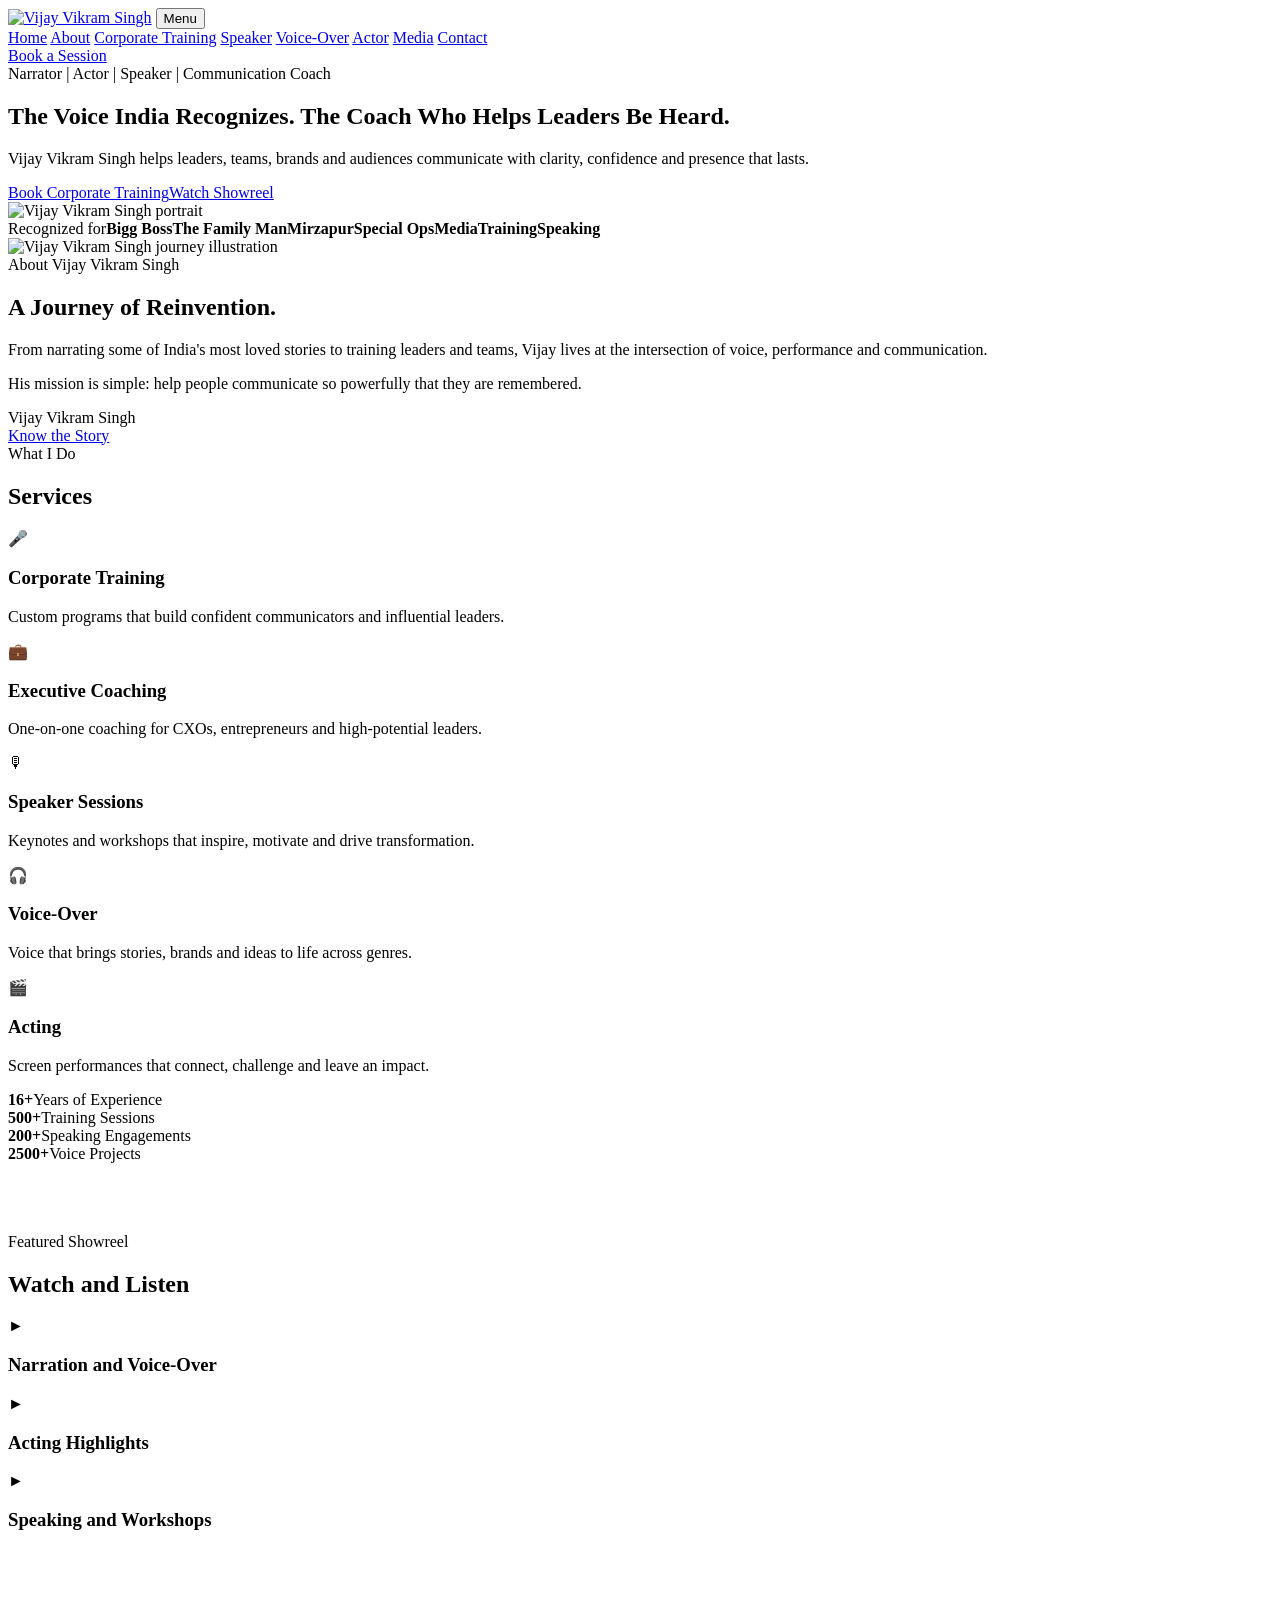
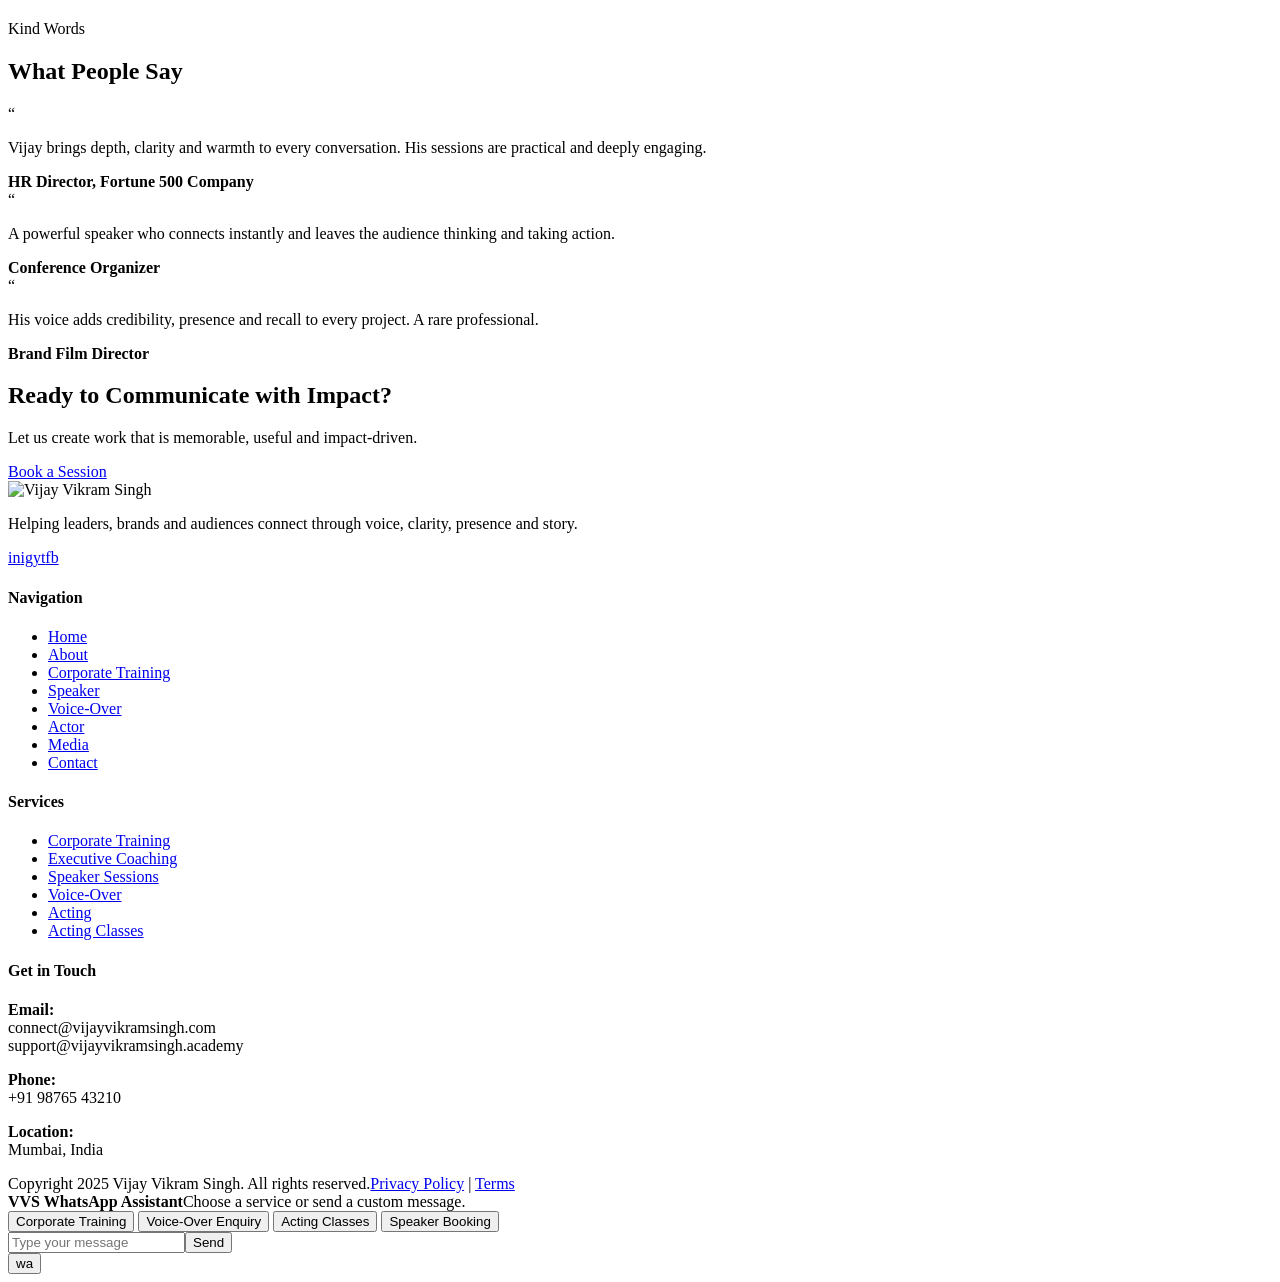
==== index.html @ 53b42861 "Add files via upload" ====
<!doctype html>
<html lang="en">
<head>
  <meta charset="utf-8">
  <meta name="viewport" content="width=device-width, initial-scale=1">
  <title>Vijay Vikram Singh - Narrator, Actor, Speaker and Communication Coach</title>
  <meta name="description" content="Official personal brand website of Vijay Vikram Singh - narrator, actor, speaker and communication coach.">
  <meta name="theme-color" content="#090909">
  <link rel="preconnect" href="https://fonts.googleapis.com">
  <link rel="preconnect" href="https://fonts.gstatic.com" crossorigin>
  <link href="https://fonts.googleapis.com/css2?family=Inter:wght@400;500;700;800;900&family=Playfair+Display:wght@600;700;800&display=swap" rel="stylesheet">
  <link rel="stylesheet" href="assets/css/styles.css">
  <script type="application/ld+json">
  {
    "@context": "https://schema.org",
    "@type": "Person",
    "name": "Vijay Vikram Singh",
    "url": "https://www.vijayvikramsingh.com/",
    "jobTitle": "Narrator, Actor, Speaker and Communication Coach",
    "sameAs": []
  }
  </script>
</head>
<body>
<header class="site-header">
  <div class="container nav-wrap">
    <a href="index.html" class="logo" aria-label="Vijay Vikram Singh home"><img src="assets/images/logo-vvs.svg" alt="Vijay Vikram Singh"></a>
    <button class="menu-toggle" type="button" aria-label="Open menu">Menu</button>
    <nav class="nav" aria-label="Primary navigation">
      <a href="index.html" class="active">Home</a>
<a href="about.html">About</a>
<a href="training.html">Corporate Training</a>
<a href="speaker.html">Speaker</a>
<a href="voice-over.html">Voice-Over</a>
<a href="Actor.html">Actor</a>
<a href="media.html">Media</a>
<a href="contact.html">Contact</a>
    </nav>
    <a class="header-cta" href="contact.html">Book a Session</a>
  </div>
</header>
<section class="hero">
  <div class="container hero-grid">
    <div class="hero-copy">
      <div class="eyebrow">Narrator | Actor | Speaker | Communication Coach</div>
      <h1>The Voice India Recognizes. <span class="gold">The Coach Who Helps Leaders Be Heard.</span></h1>
      <p>Vijay Vikram Singh helps leaders, teams, brands and audiences communicate with clarity, confidence and presence that lasts.</p>
      <div class="cta-row"><a class="btn btn-primary" href="training.html">Book Corporate Training</a><a class="btn btn-secondary" href="media.html">Watch Showreel</a></div>
    </div>
    <div class="hero-image"><img src="assets/images/hero-vijay.webp" alt="Vijay Vikram Singh portrait"></div>
  </div>
</section><div class="recognition"><div class="container"><span>Recognized for</span><b>Bigg Boss</b><b>The Family Man</b><b>Mirzapur</b><b>Special Ops</b><b>Media</b><b>Training</b><b>Speaking</b></div></div>
<section class="ivory"><div class="container split"><div class="card-image soft"><img src="assets/images/journey-vijay.webp" alt="Vijay Vikram Singh journey illustration"></div><div><div class="eyebrow">About Vijay Vikram Singh</div><h2 class="section-title">A Journey of Reinvention.</h2><p class="lead">From narrating some of India's most loved stories to training leaders and teams, Vijay lives at the intersection of voice, performance and communication.</p><p>His mission is simple: help people communicate so powerfully that they are remembered.</p><div class="signature">Vijay Vikram Singh</div><a class="btn btn-dark" href="about.html">Know the Story</a></div></div></section>
<section class="service-section"><div class="container"><div class="section-head"><div class="eyebrow">What I Do</div><h2 class="section-title">Services</h2></div><div class="cards"><article class="card"><div class="icon">&#127908;</div><h3>Corporate Training</h3><p>Custom programs that build confident communicators and influential leaders.</p></article><article class="card"><div class="icon">&#128188;</div><h3>Executive Coaching</h3><p>One-on-one coaching for CXOs, entrepreneurs and high-potential leaders.</p></article><article class="card"><div class="icon">&#127897;</div><h3>Speaker Sessions</h3><p>Keynotes and workshops that inspire, motivate and drive transformation.</p></article><article class="card"><div class="icon">&#127911;</div><h3>Voice-Over</h3><p>Voice that brings stories, brands and ideas to life across genres.</p></article><article class="card"><div class="icon">&#127916;</div><h3>Acting</h3><p>Screen performances that connect, challenge and leave an impact.</p></article></div></div></section>
<section class="stats"><div class="container stat-grid"><div class="stat"><strong>16+</strong><span>Years of Experience</span></div><div class="stat"><strong>500+</strong><span>Training Sessions</span></div><div class="stat"><strong>200+</strong><span>Speaking Engagements</span></div><div class="stat"><strong>2500+</strong><span>Voice Projects</span></div></div></section>
<section class="ivory"><div class="container" style="padding:70px 0"><div class="section-head"><div class="eyebrow">Featured Showreel</div><h2 class="section-title">Watch and Listen</h2></div><div class="media-grid"><div class="video-card"><div class="video-thumb">&#9658;</div><h3>Narration and Voice-Over</h3></div><div class="video-card"><div class="video-thumb">&#9658;</div><h3>Acting Highlights</h3></div><div class="video-card"><div class="video-thumb">&#9658;</div><h3>Speaking and Workshops</h3></div></div></div></section>
<section class="testimonials dark"><div class="container"><div class="section-head"><div class="eyebrow">Kind Words</div><h2 class="section-title">What People Say</h2></div><div class="test-grid"><article class="testimonial"><div class="quote">&ldquo;</div><p>Vijay brings depth, clarity and warmth to every conversation. His sessions are practical and deeply engaging.</p><strong>HR Director, Fortune 500 Company</strong></article><article class="testimonial"><div class="quote">&ldquo;</div><p>A powerful speaker who connects instantly and leaves the audience thinking and taking action.</p><strong>Conference Organizer</strong></article><article class="testimonial"><div class="quote">&ldquo;</div><p>His voice adds credibility, presence and recall to every project. A rare professional.</p><strong>Brand Film Director</strong></article></div></div></section><section class="banner-cta"><div class="container banner-inner"><div><h2>Ready to Communicate with Impact?</h2><p>Let us create work that is memorable, useful and impact-driven.</p></div><a class="btn btn-primary" href="contact.html#leadForm">Book a Session</a></div></section>
<footer class="footer">
  <div class="container footer-grid">
    <div>
      <img src="assets/images/logo-vvs.svg" alt="Vijay Vikram Singh" style="width:240px">
      <p>Helping leaders, brands and audiences connect through voice, clarity, presence and story.</p>
      <div class="socials">
        <a href="#" aria-label="LinkedIn">in</a><a href="#" aria-label="Instagram">ig</a><a href="#" aria-label="YouTube">yt</a><a href="#" aria-label="Facebook">fb</a>
      </div>
    </div>
    <div>
      <h4>Navigation</h4>
      <ul><li><a href="index.html">Home</a></li><li><a href="about.html">About</a></li><li><a href="training.html">Corporate Training</a></li><li><a href="speaker.html">Speaker</a></li><li><a href="voice-over.html">Voice-Over</a></li><li><a href="Actor.html">Actor</a></li><li><a href="media.html">Media</a></li><li><a href="contact.html">Contact</a></li></ul>
    </div>
    <div>
      <h4>Services</h4>
      <ul><li><a href="training.html">Corporate Training</a></li><li><a href="contact.html#leadForm">Executive Coaching</a></li><li><a href="speaker.html">Speaker Sessions</a></li><li><a href="voice-over.html">Voice-Over</a></li><li><a href="Actor.html">Acting</a></li><li><a href="contact.html#leadForm">Acting Classes</a></li></ul>
    </div>
    <div>
      <h4>Get in Touch</h4>
      <p><strong>Email:</strong><br>connect@vijayvikramsingh.com<br>support@vijayvikramsingh.academy</p>
      <p><strong>Phone:</strong><br>+91 98765 43210</p>
      <p><strong>Location:</strong><br>Mumbai, India</p>
    </div>
  </div>
  <div class="container footer-bottom"><span>Copyright 2025 Vijay Vikram Singh. All rights reserved.</span><span><a href="#">Privacy Policy</a> | <a href="#">Terms</a></span></div>
</footer>
<div class="whatsapp-bot" id="whatsappBot">
  <div class="bot-panel">
    <div class="bot-head"><strong>VVS WhatsApp Assistant</strong><span>Choose a service or send a custom message.</span></div>
    <div class="bot-body">
      <button class="bot-option" data-message="Hi, I want to enquire about Corporate Training with Vijay Vikram Singh.">Corporate Training</button>
      <button class="bot-option" data-message="Hi, I want to enquire about Voice-Over work with Vijay Vikram Singh.">Voice-Over Enquiry</button>
      <button class="bot-option" data-message="Hi, I want to enquire about Acting Classes with Vijay Vikram Singh.">Acting Classes</button>
      <button class="bot-option" data-message="Hi, I want to invite Vijay Vikram Singh as a speaker.">Speaker Booking</button>
      <div class="bot-input"><input id="botMessage" type="text" placeholder="Type your message"><button class="btn btn-primary" id="botSend" type="button">Send</button></div>
    </div>
  </div>
  <button class="bot-float" type="button" aria-label="Open WhatsApp assistant">wa</button>
</div>
<script src="assets/js/main.js"></script>
</body>
</html>
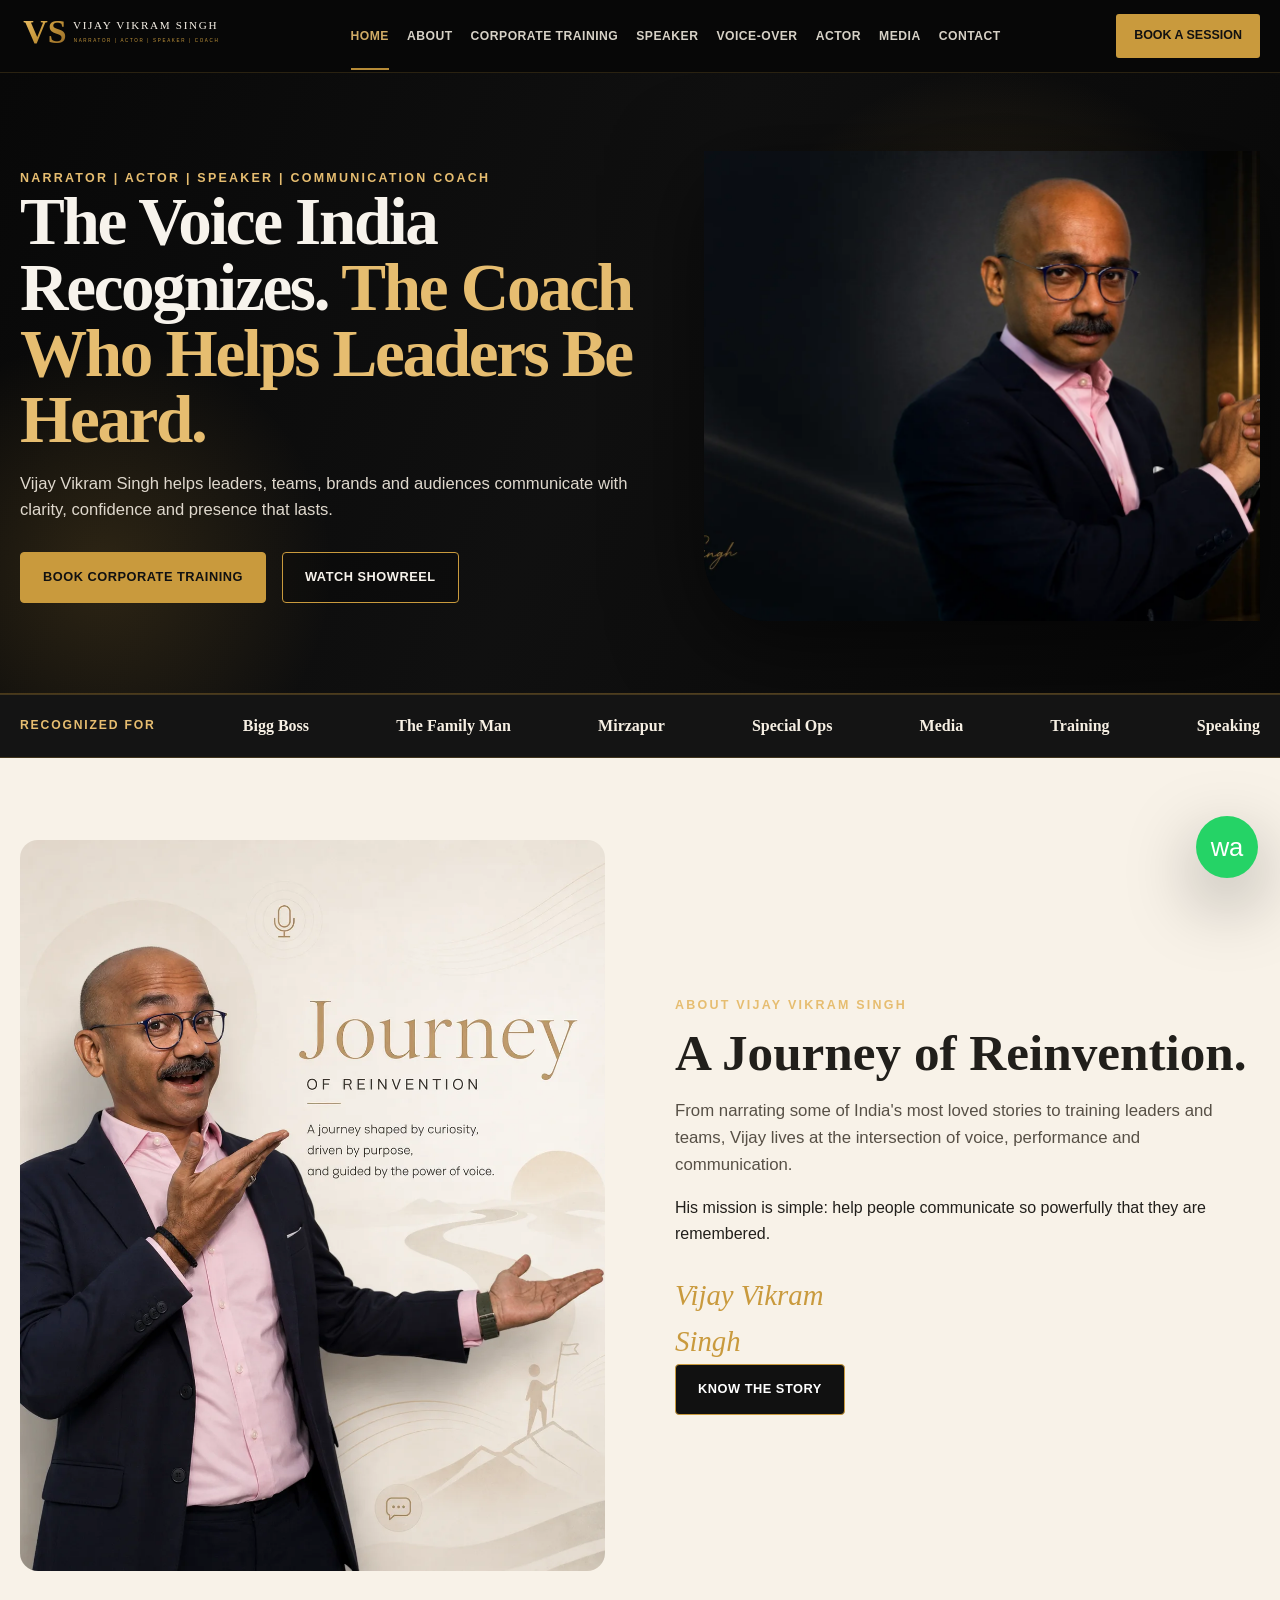
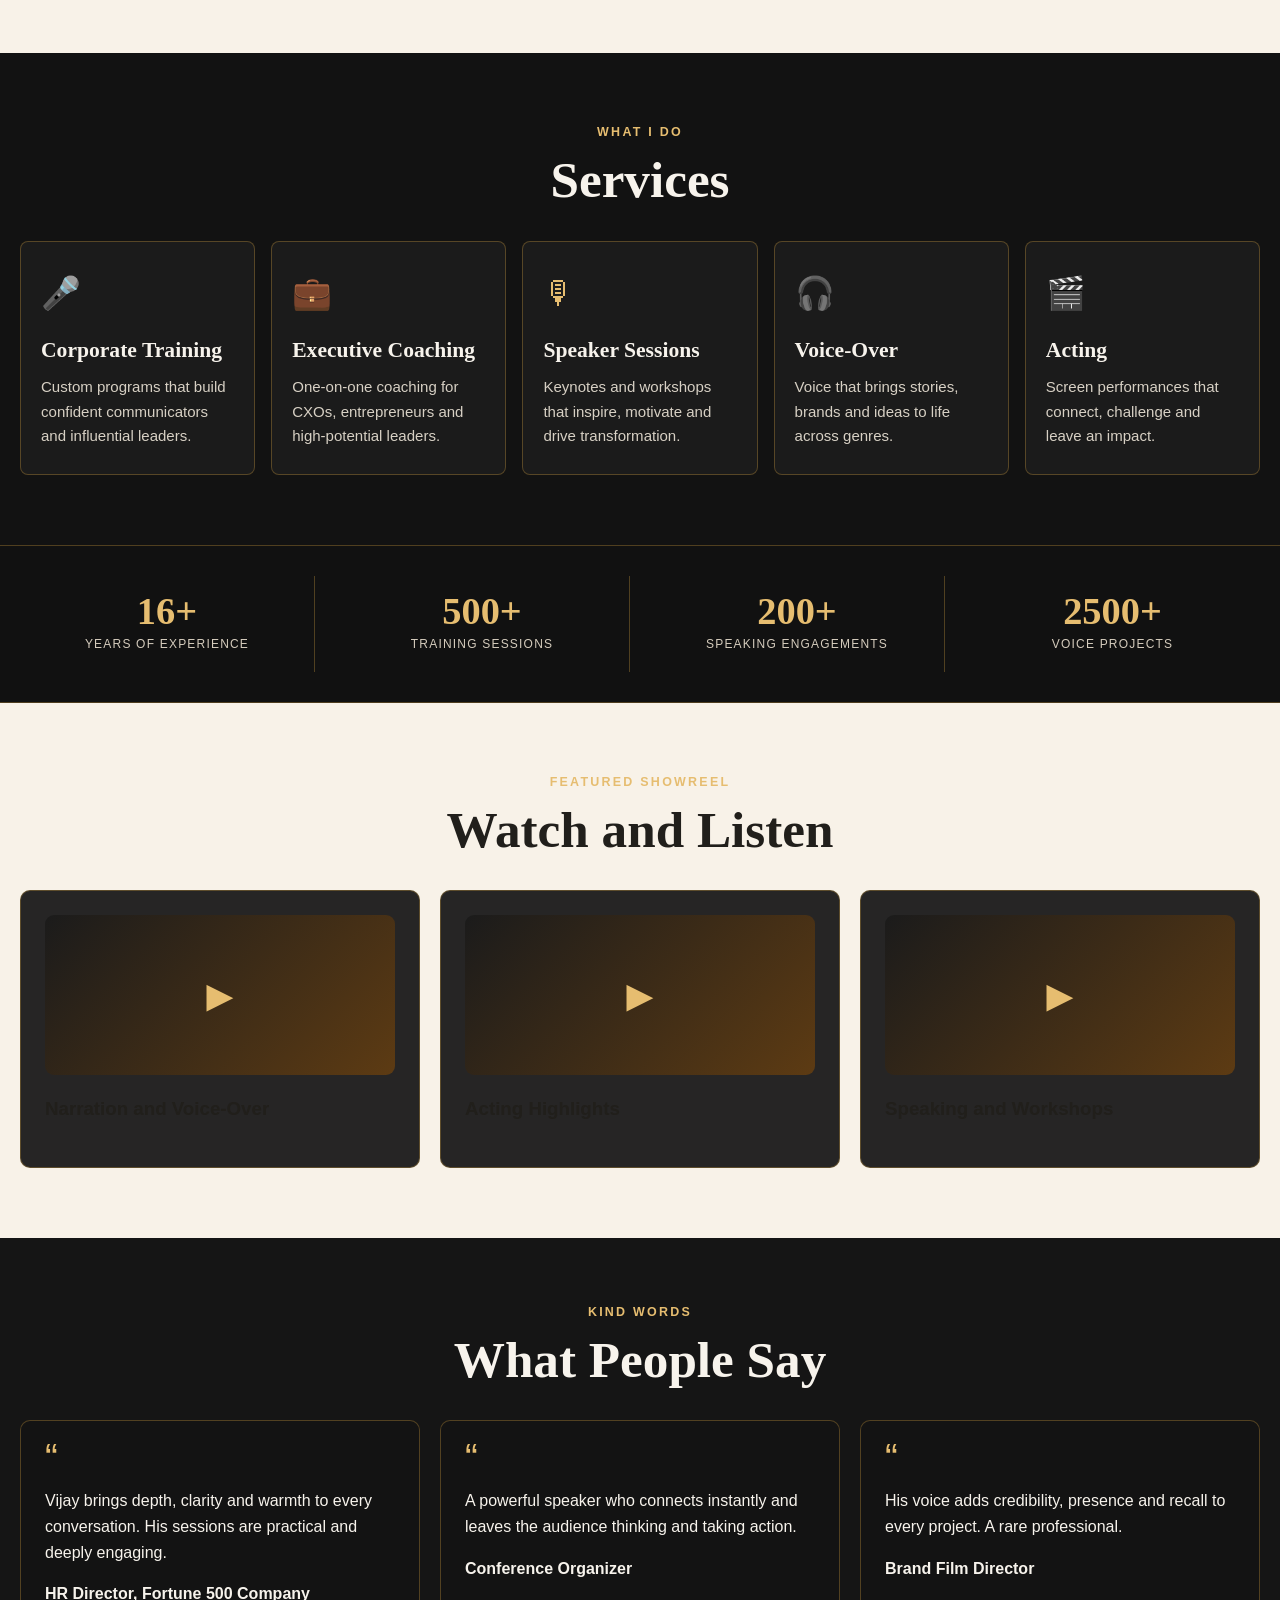
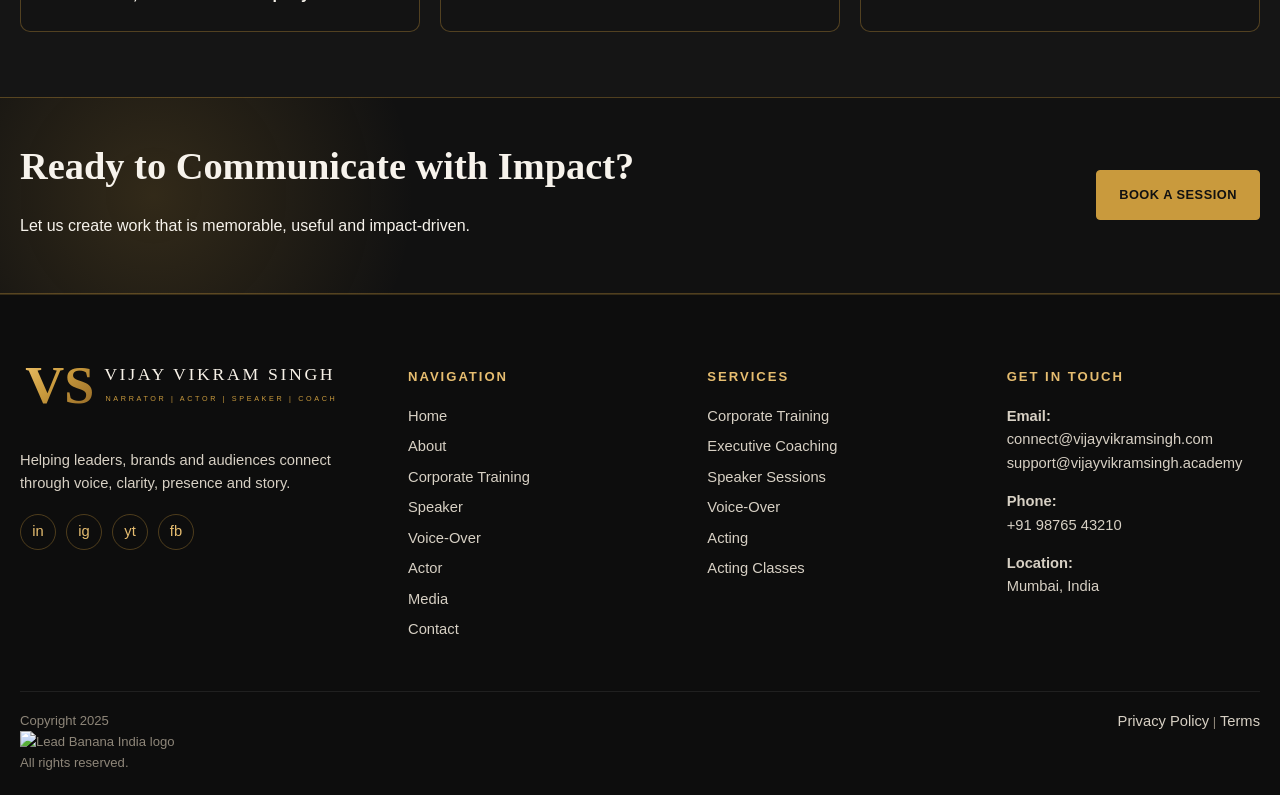
==== commit f05922fd: "Add files via upload" ====
--- a/index.html
+++ b/index.html
@@ -9,6 +9,7 @@
   <link rel="preconnect" href="https://fonts.googleapis.com">
   <link rel="preconnect" href="https://fonts.gstatic.com" crossorigin>
   <link href="https://fonts.googleapis.com/css2?family=Inter:wght@400;500;700;800;900&family=Playfair+Display:wght@600;700;800&display=swap" rel="stylesheet">
+  <link rel="icon" type="image/svg+xml" href="/assets/images/favicon.svg">
   <link rel="stylesheet" href="assets/css/styles.css">
   <script type="application/ld+json">
   {
@@ -24,7 +25,7 @@
 <body>
 <header class="site-header">
   <div class="container nav-wrap">
-    <a href="index.html" class="logo" aria-label="Vijay Vikram Singh home"><img src="assets/images/logo-vvs.svg" alt="Vijay Vikram Singh"></a>
+    <a href="index.html" class="logo" aria-label="Vijay Vikram Singh home"><img src="/assets/images/logo-vvs.svg" alt="Vijay Vikram Singh logo"></a>
     <button class="menu-toggle" type="button" aria-label="Open menu">Menu</button>
     <nav class="nav" aria-label="Primary navigation">
       <a href="index.html" class="active">Home</a>
@@ -58,7 +59,7 @@
 <footer class="footer">
   <div class="container footer-grid">
     <div>
-      <img src="assets/images/logo-vvs.svg" alt="Vijay Vikram Singh" style="width:240px">
+      <img class="footer-logo" src="/assets/images/logo-vvs.svg" alt="Vijay Vikram Singh logo">
       <p>Helping leaders, brands and audiences connect through voice, clarity, presence and story.</p>
       <div class="socials">
         <a href="#" aria-label="LinkedIn">in</a><a href="#" aria-label="Instagram">ig</a><a href="#" aria-label="YouTube">yt</a><a href="#" aria-label="Facebook">fb</a>
@@ -79,7 +80,10 @@
       <p><strong>Location:</strong><br>Mumbai, India</p>
     </div>
   </div>
-  <div class="container footer-bottom"><span>Copyright 2025 Vijay Vikram Singh. All rights reserved.</span><span><a href="#">Privacy Policy</a> | <a href="#">Terms</a></span></div>
+  <div class="container footer-bottom">
+    <span class="copyright-line">Copyright 2025 <img class="lead-banana-logo" src="/assets/images/lead-banana-india-logo.png" alt="Lead Banana India logo"> All rights reserved.</span>
+    <span><a href="#">Privacy Policy</a> | <a href="#">Terms</a></span>
+  </div>
 </footer>
 <div class="whatsapp-bot" id="whatsappBot">
   <div class="bot-panel">
--- a/assets/css/styles.css
+++ b/assets/css/styles.css
@@ -0,0 +1,316 @@
+:root {
+  --black: #090909;
+  --charcoal: #151515;
+  --charcoal-2: #1e1e1e;
+  --gold: #c99a3d;
+  --gold-light: #e6bd70;
+  --ivory: #f8f2e8;
+  --sand: #eadfcd;
+  --muted: #bcb4a7;
+  --text: #f7f3ec;
+  --ink: #211f1b;
+  --line: rgba(201, 154, 61, 0.34);
+  --shadow: 0 24px 70px rgba(0, 0, 0, 0.35);
+  --radius: 18px;
+  --max: 1180px;
+}
+
+* { box-sizing: border-box; }
+html { scroll-behavior: smooth; }
+body {
+  margin: 0;
+  font-family: Inter, Manrope, Arial, sans-serif;
+  color: var(--text);
+  background: var(--black);
+  line-height: 1.6;
+}
+a { color: inherit; text-decoration: none; }
+img { max-width: 100%; display: block; }
+button, input, select, textarea { font: inherit; }
+
+.container { width: min(var(--max), calc(100% - 40px)); margin: 0 auto; }
+.serif { font-family: Playfair Display, Georgia, serif; }
+.gold { color: var(--gold-light); }
+.eyebrow {
+  color: var(--gold-light);
+  text-transform: uppercase;
+  letter-spacing: .18em;
+  font-size: .78rem;
+  font-weight: 800;
+}
+.section-title {
+  font-family: Playfair Display, Georgia, serif;
+  font-size: clamp(2rem, 4vw, 4rem);
+  line-height: 1.05;
+  margin: 10px 0 18px;
+}
+.lead { font-size: 1.05rem; color: #dfd8cd; max-width: 650px; }
+.dark { background: var(--charcoal); }
+.ivory { background: var(--ivory); color: var(--ink); }
+.ivory .lead { color: #575046; }
+.divider { width: 86px; height: 2px; background: var(--gold); margin: 18px 0; }
+
+.site-header {
+  position: sticky;
+  top: 0;
+  z-index: 50;
+  background: rgba(8, 8, 8, .92);
+  backdrop-filter: blur(16px);
+  border-bottom: 1px solid rgba(201, 154, 61, .18);
+}
+.nav-wrap { display: flex; align-items: center; justify-content: space-between; gap: 24px; min-height: 78px; }
+.logo img { width: 230px; height: auto; }
+.nav { display: flex; align-items: center; gap: 22px; font-size: .78rem; font-weight: 800; text-transform: uppercase; letter-spacing: .04em; }
+.nav a { color: #eee8dc; opacity: .9; padding: 28px 0 23px; border-bottom: 2px solid transparent; }
+.nav a:hover, .nav a.active { color: var(--gold-light); border-color: var(--gold); }
+.header-cta { display: inline-flex; align-items: center; gap: 8px; padding: 12px 18px; background: var(--gold); color: #111; font-weight: 900; border-radius: 3px; text-transform: uppercase; font-size: .78rem; }
+.menu-toggle { display: none; background: transparent; color: var(--gold-light); border: 1px solid var(--line); padding: 10px 12px; }
+
+.hero {
+  position: relative;
+  overflow: hidden;
+  background:
+    radial-gradient(circle at 78% 42%, rgba(201,154,61,.22), transparent 25%),
+    linear-gradient(115deg, #080808 0%, #101010 48%, #080808 100%);
+  border-bottom: 1px solid var(--line);
+}
+.hero::before {
+  content: "";
+  position: absolute;
+  inset: 0;
+  background: radial-gradient(circle at 8% 80%, rgba(201,154,61,.18), transparent 18%);
+  pointer-events: none;
+}
+.hero-grid { position: relative; display: grid; grid-template-columns: 1.02fr .98fr; gap: 40px; align-items: center; min-height: 610px; padding: 70px 0 42px; }
+.hero-copy h1 { font-family: Playfair Display, Georgia, serif; font-size: clamp(3rem, 6vw, 6.1rem); line-height: .98; margin: 0 0 18px; letter-spacing: -.03em; }
+.hero-copy p { color: #dfd8cd; max-width: 610px; }
+.hero-image { align-self: end; }
+.hero-image img { width: 100%; border-radius: 0 0 0 70px; filter: drop-shadow(0 24px 45px rgba(0,0,0,.55)); }
+.cta-row { display: flex; gap: 16px; flex-wrap: wrap; margin-top: 28px; }
+.btn { display: inline-flex; align-items: center; gap: 10px; padding: 14px 22px; border-radius: 4px; border: 1px solid var(--gold); text-transform: uppercase; font-weight: 900; letter-spacing: .04em; font-size: .8rem; cursor: pointer; }
+.btn-primary { background: var(--gold); color: #111; }
+.btn-secondary { color: var(--text); background: rgba(0,0,0,.2); }
+.btn-dark { background: #111; color: #fff; }
+
+.recognition { border-top: 1px solid rgba(201,154,61,.25); border-bottom: 1px solid rgba(201,154,61,.25); background: #141414; }
+.recognition .container { display: flex; align-items: center; justify-content: space-between; gap: 28px; min-height: 62px; flex-wrap: wrap; }
+.recognition span { color: var(--gold-light); text-transform: uppercase; letter-spacing: .15em; font-size: .76rem; font-weight: 900; }
+.recognition a, .recognition b { color: #f6efe3; font-family: Playfair Display, Georgia, serif; font-size: 1rem; }
+
+.split { display: grid; grid-template-columns: 1fr 1fr; gap: 70px; align-items: center; padding: 82px 0; }
+.card-image { position: relative; border-radius: var(--radius); overflow: hidden; box-shadow: var(--shadow); border: 1px solid rgba(201,154,61,.25); }
+.card-image.soft { box-shadow: none; border: 0; }
+.signature { width: 220px; margin-top: 26px; color: var(--gold); font-family: Playfair Display, Georgia, serif; font-style: italic; font-size: 1.8rem; }
+
+.service-section { padding: 70px 0; background: #121212; }
+.section-head { text-align: center; margin-bottom: 34px; }
+.cards { display: grid; grid-template-columns: repeat(5, 1fr); gap: 16px; }
+.card {
+  background: #1b1b1b;
+  border: 1px solid var(--line);
+  padding: 26px 20px;
+  border-radius: 8px;
+  min-height: 190px;
+  transition: transform .2s ease, border-color .2s ease;
+}
+.card:hover { transform: translateY(-4px); border-color: var(--gold); }
+.icon { font-size: 2rem; color: var(--gold-light); margin-bottom: 14px; }
+.card h3 { font-family: Playfair Display, Georgia, serif; margin: 0 0 8px; font-size: 1.35rem; }
+.card p { color: #d7d0c4; margin: 0; font-size: .94rem; }
+.card.iv { background: rgba(255,255,255,.65); color: var(--ink); }
+.card.iv p { color: #60584e; }
+
+.stats { padding: 30px 0; background: #111; border-top: 1px solid var(--line); border-bottom: 1px solid var(--line); }
+.stat-grid { display: grid; grid-template-columns: repeat(4, 1fr); gap: 20px; }
+.stat { text-align: center; padding: 16px; border-right: 1px solid var(--line); }
+.stat:last-child { border-right: 0; }
+.stat strong { display: block; color: var(--gold-light); font-family: Playfair Display, Georgia, serif; font-size: 2.4rem; line-height: 1; }
+.stat span { text-transform: uppercase; color: #d5ccbd; font-size: .75rem; letter-spacing: .1em; }
+
+.media-grid { display: grid; grid-template-columns: repeat(3, 1fr); gap: 20px; }
+.video-card, .resource-card, .testimonial {
+  border: 1px solid var(--line);
+  border-radius: 10px;
+  padding: 24px;
+  background: rgba(20,20,20,.92);
+}
+.video-thumb { height: 160px; border-radius: 9px; background: linear-gradient(135deg, #1b1b1b, #5d3b13); display: flex; align-items: center; justify-content: center; color: var(--gold-light); font-size: 2.8rem; margin-bottom: 12px; }
+.testimonials { padding: 65px 0; }
+.test-grid { display: grid; grid-template-columns: repeat(3, 1fr); gap: 20px; }
+.quote { color: var(--gold-light); font-size: 2.4rem; line-height: .7; }
+
+.banner-cta { padding: 38px 0; background: radial-gradient(circle at 12% 50%, rgba(201,154,61,.18), transparent 23%), #111; border-top: 1px solid var(--line); border-bottom: 1px solid var(--line); }
+.banner-inner { display: flex; justify-content: space-between; gap: 24px; align-items: center; }
+.banner-inner h2 { font-family: Playfair Display, Georgia, serif; font-size: clamp(1.8rem, 3vw, 3.2rem); margin: 0; }
+
+.footer { background: #0d0d0d; border-top: 1px solid rgba(201,154,61,.22); padding: 54px 0 22px; }
+.footer-grid { display: grid; grid-template-columns: 1.35fr 1fr 1fr 1fr; gap: 46px; }
+.footer h4 { color: var(--gold-light); text-transform: uppercase; letter-spacing: .15em; font-size: .82rem; }
+.footer a, .footer p, .footer li { color: #d7d0c4; font-size: .92rem; }
+.footer ul { list-style: none; padding: 0; margin: 0; }
+.footer li { margin: 7px 0; }
+.socials { display: flex; gap: 10px; margin-top: 18px; }
+.socials a { width: 36px; height: 36px; display: grid; place-items: center; border-radius: 999px; border: 1px solid var(--line); color: var(--gold-light); }
+.footer-bottom { border-top: 1px solid rgba(255,255,255,.08); margin-top: 42px; padding-top: 18px; display: flex; justify-content: space-between; color: #8e8679; font-size: .82rem; }
+
+.timeline { padding: 65px 0; }
+.timeline-row { display: grid; grid-template-columns: repeat(5, 1fr); gap: 16px; position: relative; }
+.timeline-item { text-align: center; padding-top: 28px; border-top: 2px solid #1e1e1e; position: relative; }
+.timeline-item::before { content: ""; width: 16px; height: 16px; border: 2px solid var(--gold); border-radius: 50%; background: var(--ivory); position: absolute; top: -9px; left: 50%; transform: translateX(-50%); }
+.timeline-item strong { color: var(--gold); display: block; }
+
+.form-section { padding: 70px 0; }
+.contact-layout { display: grid; grid-template-columns: minmax(0, 1.7fr) .8fr; gap: 28px; }
+.form-card { background: rgba(255,255,255,.76); border: 1px solid rgba(201,154,61,.35); border-radius: 12px; padding: 30px; color: var(--ink); }
+.form-grid { display: grid; grid-template-columns: repeat(3, 1fr); gap: 18px; }
+.field-full { grid-column: 1 / -1; }
+label { display: block; font-weight: 800; font-size: .82rem; margin-bottom: 6px; color: #332c22; }
+input, select, textarea {
+  width: 100%;
+  border: 1px solid rgba(201,154,61,.35);
+  border-radius: 6px;
+  padding: 12px 13px;
+  background: rgba(255,255,255,.82);
+  color: #191919;
+  outline: none;
+}
+input:focus, select:focus, textarea:focus { border-color: var(--gold); box-shadow: 0 0 0 3px rgba(201,154,61,.14); }
+textarea { min-height: 120px; resize: vertical; }
+.checks { display: grid; grid-template-columns: repeat(4, 1fr); gap: 12px; margin: 18px 0; }
+.checks label { display: flex; gap: 8px; align-items: center; font-weight: 700; }
+.checks input { width: auto; }
+.contact-card { background: #161616; border: 1px solid var(--line); border-radius: 12px; padding: 30px; height: fit-content; }
+.contact-item { padding: 18px 0; border-bottom: 1px solid rgba(255,255,255,.08); }
+.contact-item:last-child { border-bottom: 0; }
+.contact-item strong { color: var(--gold-light); display: block; font-family: Playfair Display, Georgia, serif; font-size: 1.4rem; }
+.form-note { margin-top: 12px; color: #685f55; font-size: .88rem; }
+.status { margin-top: 14px; font-weight: 800; color: #0d5a24; }
+
+.service-strip { background: #111; border-top: 1px solid var(--line); border-bottom: 1px solid var(--line); }
+.service-strip .container { display: flex; justify-content: space-between; gap: 14px; flex-wrap: wrap; padding: 13px 0; }
+.service-strip a { color: #dfd6c8; font-size: .86rem; text-transform: uppercase; letter-spacing: .04em; }
+
+.whatsapp-bot { position: fixed; right: 22px; bottom: 22px; z-index: 80; }
+.bot-panel { display: none; width: min(350px, calc(100vw - 40px)); background: #141414; border: 1px solid var(--line); border-radius: 16px; box-shadow: var(--shadow); overflow: hidden; margin-bottom: 12px; }
+.bot-panel.open { display: block; }
+.bot-head { padding: 18px; background: linear-gradient(135deg, #111, #33230d); border-bottom: 1px solid var(--line); }
+.bot-head strong { display: block; color: var(--gold-light); }
+.bot-body { padding: 16px; }
+.bot-option { width: 100%; display: block; text-align: left; margin: 8px 0; border: 1px solid var(--line); background: #1d1d1d; color: #fff; padding: 12px; border-radius: 10px; cursor: pointer; }
+.bot-input { display: flex; gap: 8px; margin-top: 12px; }
+.bot-input input { background: #fff; }
+.bot-float { width: 62px; height: 62px; border-radius: 999px; border: 0; background: #25d366; color: #fff; font-size: 1.6rem; box-shadow: var(--shadow); cursor: pointer; }
+
+@media (max-width: 1040px) {
+  .nav { display: none; position: absolute; left: 0; right: 0; top: 78px; background: #090909; padding: 18px 26px; flex-direction: column; align-items: flex-start; border-bottom: 1px solid var(--line); }
+  .nav.open { display: flex; }
+  .nav a { padding: 8px 0; }
+  .menu-toggle { display: block; }
+  .header-cta { display: none; }
+  .hero-grid, .split, .contact-layout { grid-template-columns: 1fr; }
+  .hero-grid { padding-top: 42px; }
+  .hero-image { max-width: 760px; margin: 0 auto; }
+  .cards { grid-template-columns: repeat(2, 1fr); }
+  .media-grid, .test-grid { grid-template-columns: 1fr; }
+  .footer-grid { grid-template-columns: repeat(2, 1fr); }
+  .form-grid { grid-template-columns: 1fr 1fr; }
+}
+@media (max-width: 700px) {
+  .container { width: min(100% - 26px, var(--max)); }
+  .logo img { width: 190px; }
+  .hero-copy h1 { font-size: 3rem; }
+  .cards, .stat-grid, .timeline-row, .footer-grid, .form-grid, .checks { grid-template-columns: 1fr; }
+  .stat { border-right: 0; border-bottom: 1px solid var(--line); }
+  .banner-inner { flex-direction: column; align-items: flex-start; }
+  .footer-bottom { flex-direction: column; gap: 10px; }
+}
+
+/* Desktop layout refinement - added after screenshot review */
+@media (min-width: 1041px) {
+  :root { --max: 1320px; }
+
+  .site-header .nav-wrap {
+    min-height: 72px;
+  }
+
+  .logo img {
+    width: 215px;
+  }
+
+  .nav {
+    gap: 18px;
+    font-size: .76rem;
+  }
+
+  .nav a {
+    padding: 25px 0 21px;
+  }
+
+  .hero {
+    min-height: auto;
+  }
+
+  .hero-grid {
+    grid-template-columns: minmax(590px, 1.05fr) minmax(500px, .95fr);
+    gap: 70px;
+    min-height: 620px;
+    padding: 64px 0 58px;
+    align-items: center;
+  }
+
+  .hero-copy {
+    max-width: 760px;
+  }
+
+  .hero-copy h1 {
+    font-size: clamp(4.2rem, 5vw, 5.35rem);
+    line-height: .98;
+    max-width: 760px;
+    letter-spacing: -.035em;
+  }
+
+  .hero-copy p {
+    max-width: 620px;
+    font-size: 1.04rem;
+  }
+
+  .hero-image {
+    align-self: center;
+    justify-self: end;
+    width: 100%;
+  }
+
+  .hero-image img {
+    width: min(100%, 640px);
+    height: 470px;
+    object-fit: cover;
+    object-position: 68% center;
+    border-radius: 0 0 0 64px;
+  }
+}
+
+@media (min-width: 1041px) and (max-width: 1240px) {
+  :root { --max: 1120px; }
+
+  .hero-grid {
+    grid-template-columns: 1fr .9fr;
+    gap: 42px;
+  }
+
+  .hero-copy h1 {
+    font-size: clamp(3.6rem, 4.5vw, 4.45rem);
+  }
+
+  .hero-image img {
+    height: 420px;
+  }
+
+  .nav {
+    gap: 13px;
+    font-size: .70rem;
+  }
+
+  .logo img {
+    width: 190px;
+  }
+}
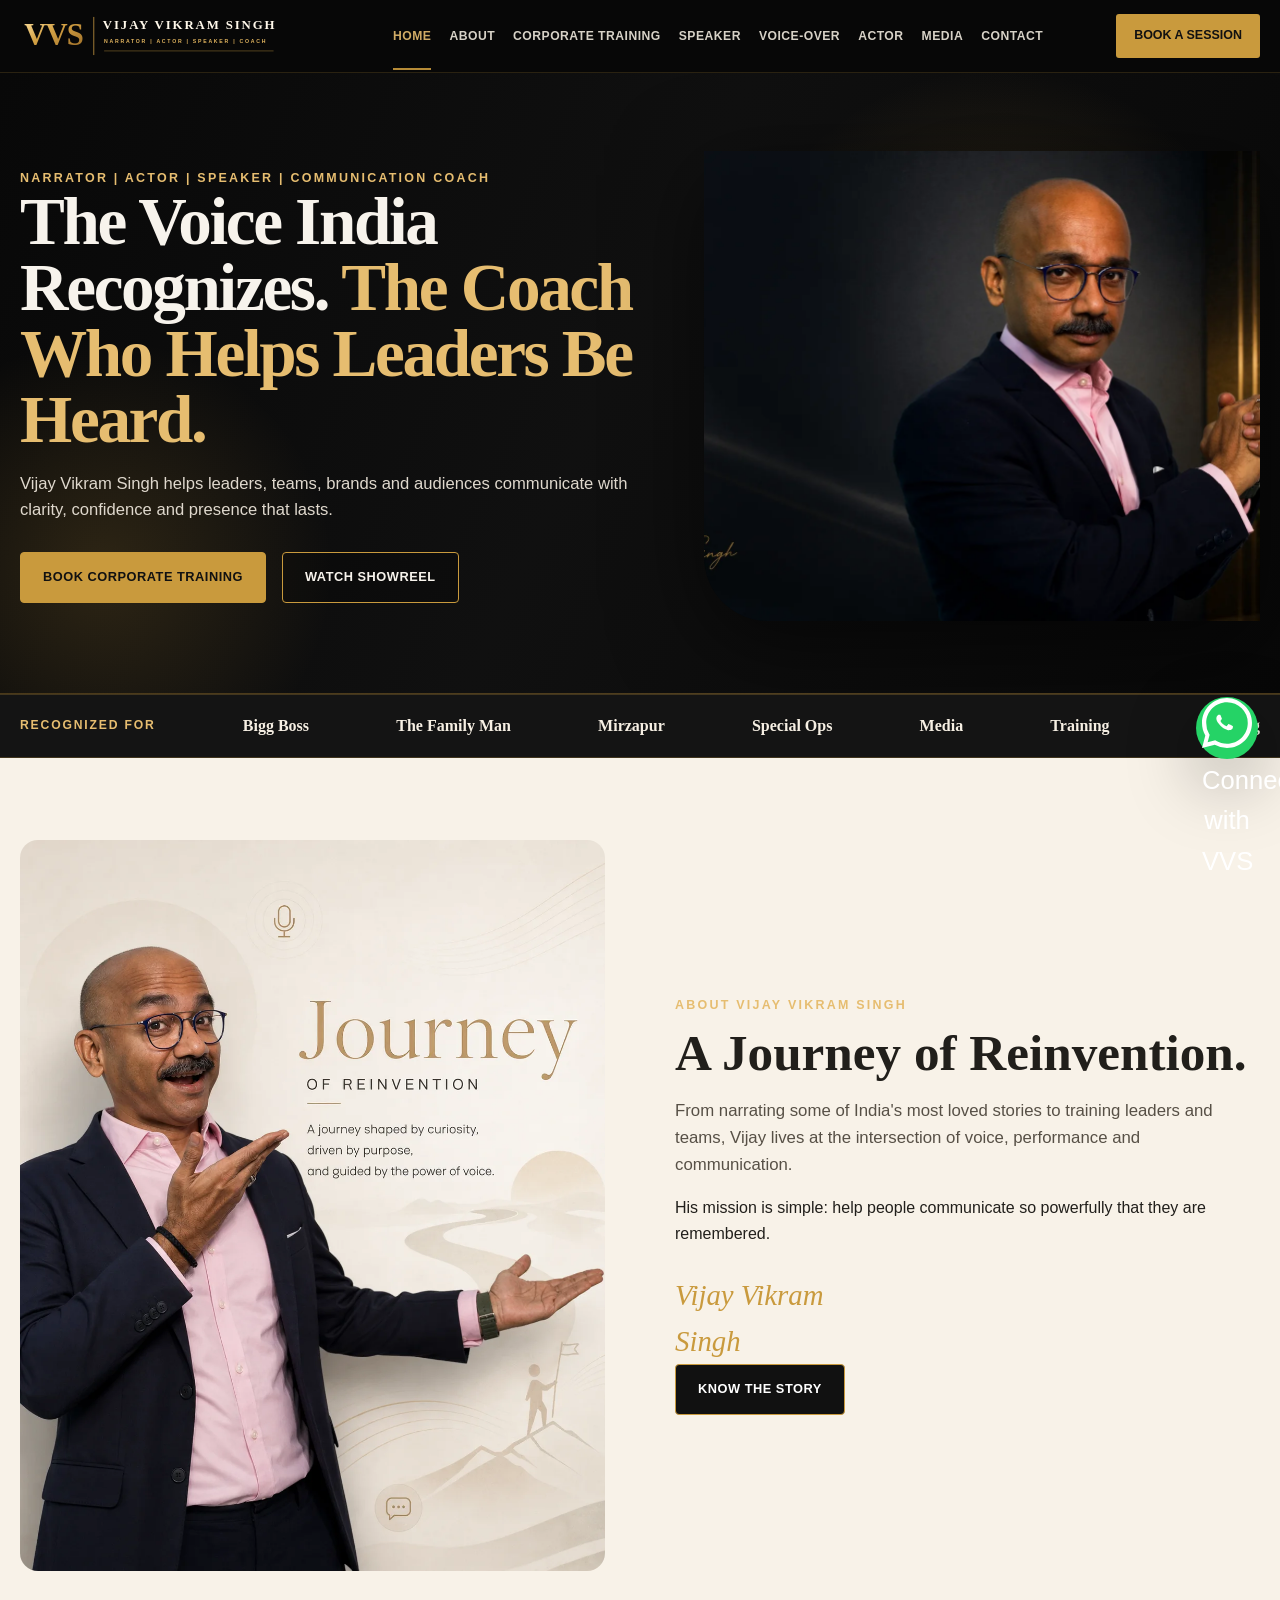
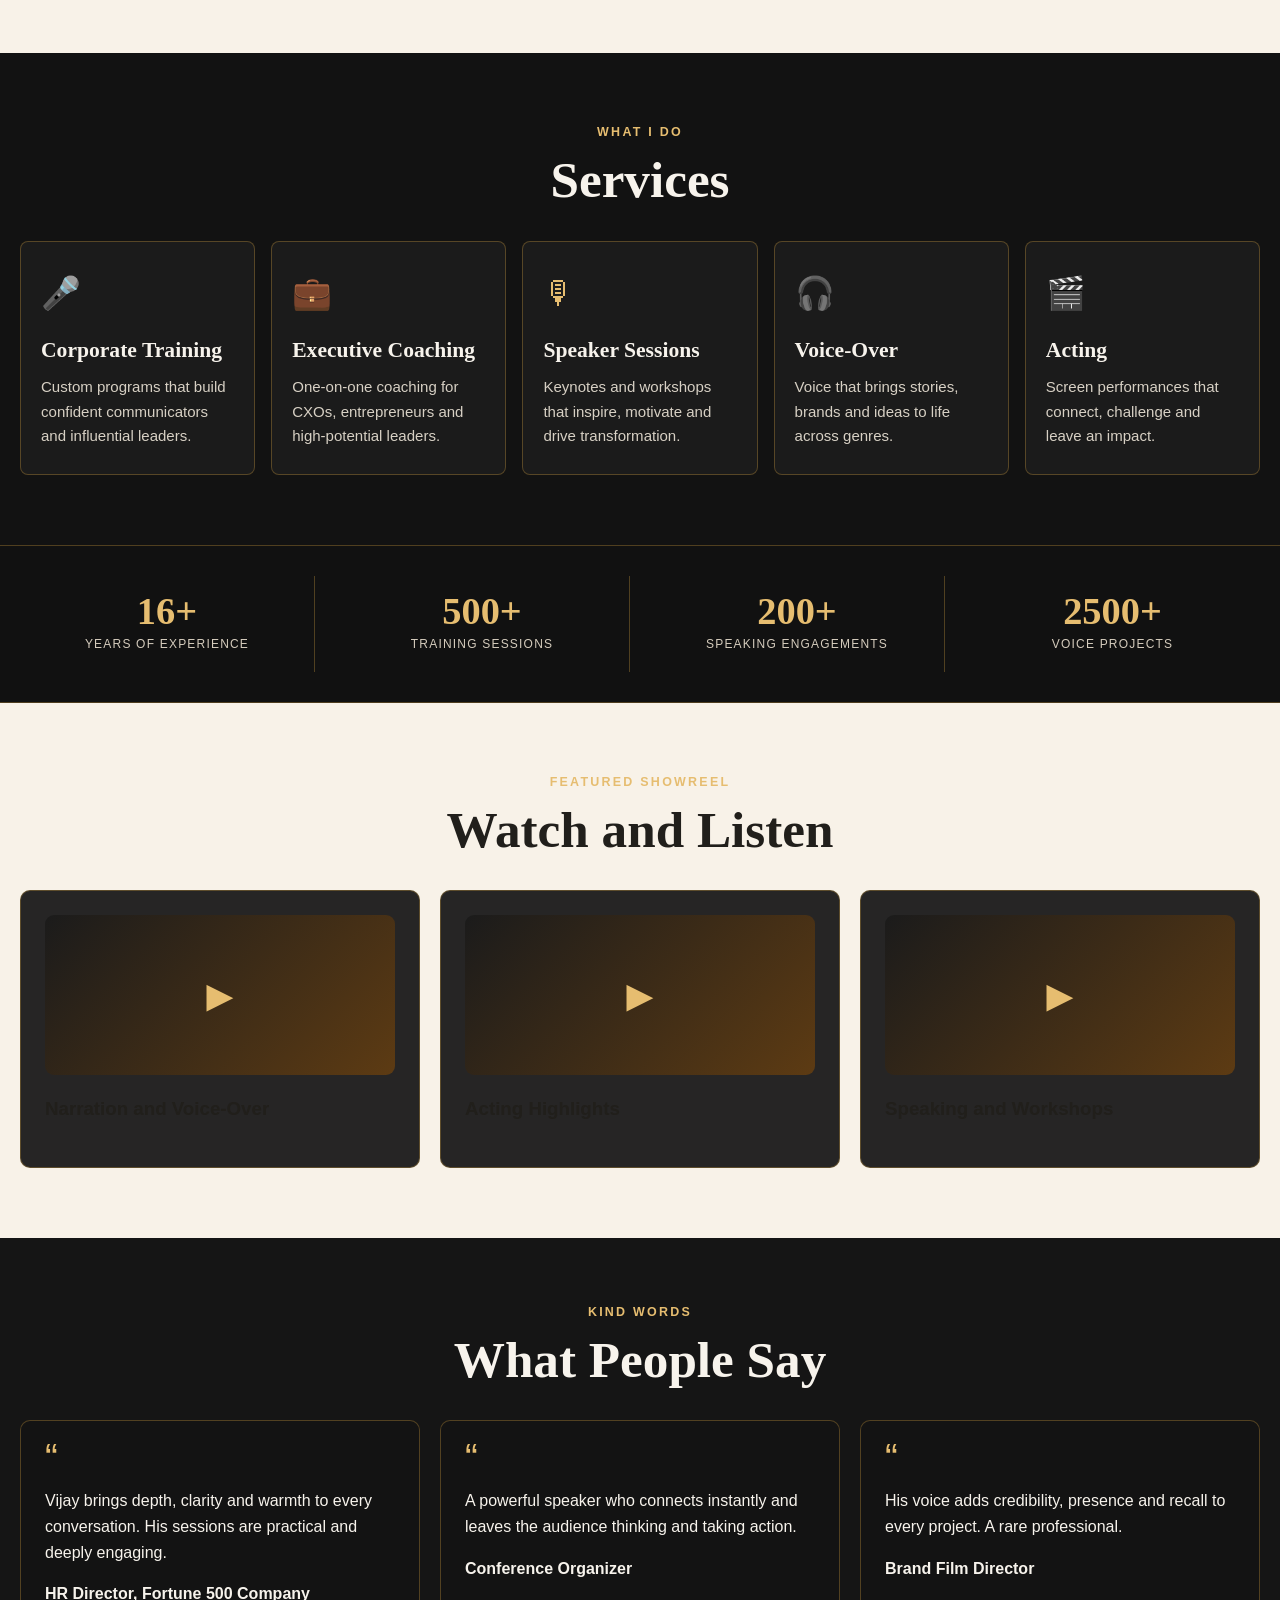
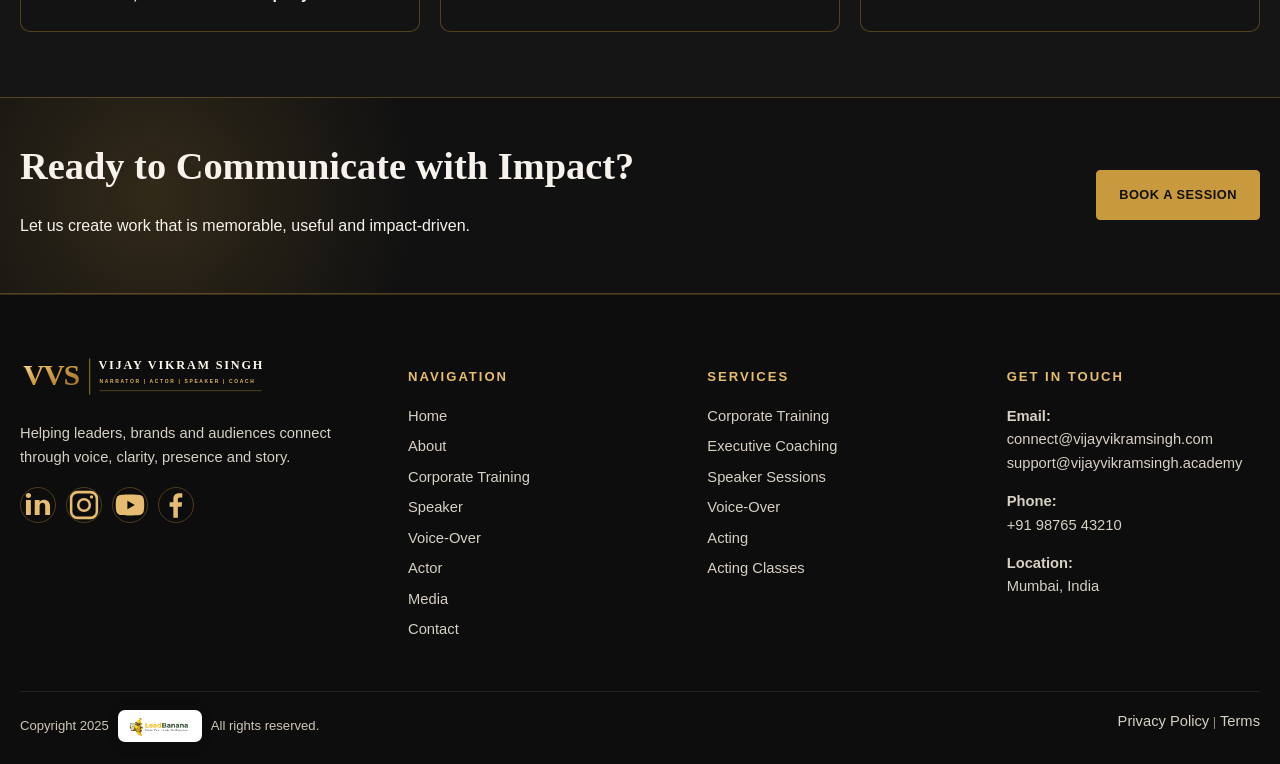
==== commit de3e2284: "Add files via upload" ====
--- a/index.html
+++ b/index.html
@@ -61,9 +61,13 @@
     <div>
       <img class="footer-logo" src="/assets/images/logo-vvs.svg" alt="Vijay Vikram Singh logo">
       <p>Helping leaders, brands and audiences connect through voice, clarity, presence and story.</p>
-      <div class="socials">
-        <a href="#" aria-label="LinkedIn">in</a><a href="#" aria-label="Instagram">ig</a><a href="#" aria-label="YouTube">yt</a><a href="#" aria-label="Facebook">fb</a>
-      </div>
+      
+<div class="socials">
+  <a href="#" aria-label="LinkedIn" title="LinkedIn"><svg viewBox="0 0 24 24" aria-hidden="true"><path d="M6.94 8.5V19H3.5V8.5h3.44ZM5.22 7.06c-1.1 0-1.84-.77-1.84-1.73 0-.98.76-1.73 1.88-1.73s1.83.75 1.85 1.73c0 .96-.74 1.73-1.89 1.73Zm15.28 5.52V19h-3.43v-6.03c0-1.52-.54-2.56-1.9-2.56-1.03 0-1.65.7-1.92 1.38-.1.24-.12.58-.12.92V19H9.7s.05-9.57 0-10.5h3.43v1.49c.46-.7 1.28-1.69 3.11-1.69 2.27 0 4.26 1.48 4.26 4.67Z" fill="currentColor"/></svg></a>
+  <a href="#" aria-label="Instagram" title="Instagram"><svg viewBox="0 0 24 24" aria-hidden="true"><path d="M7.5 2h9A5.5 5.5 0 0 1 22 7.5v9a5.5 5.5 0 0 1-5.5 5.5h-9A5.5 5.5 0 0 1 2 16.5v-9A5.5 5.5 0 0 1 7.5 2Zm0 1.8A3.7 3.7 0 0 0 3.8 7.5v9a3.7 3.7 0 0 0 3.7 3.7h9a3.7 3.7 0 0 0 3.7-3.7v-9a3.7 3.7 0 0 0-3.7-3.7h-9Zm9.8 1.35a1.15 1.15 0 1 1 0 2.3 1.15 1.15 0 0 1 0-2.3ZM12 7a5 5 0 1 1 0 10 5 5 0 0 1 0-10Zm0 1.8A3.2 3.2 0 1 0 12 15.2 3.2 3.2 0 0 0 12 8.8Z" fill="currentColor"/></svg></a>
+  <a href="#" aria-label="YouTube" title="YouTube"><svg viewBox="0 0 24 24" aria-hidden="true"><path d="M21.58 7.19a2.9 2.9 0 0 0-2.04-2.05C17.74 4.66 12 4.66 12 4.66s-5.74 0-7.54.48A2.9 2.9 0 0 0 2.42 7.2C1.95 9 1.95 12 1.95 12s0 3 .47 4.8a2.9 2.9 0 0 0 2.04 2.05c1.8.48 7.54.48 7.54.48s5.74 0 7.54-.48a2.9 2.9 0 0 0 2.04-2.05c.47-1.8.47-4.8.47-4.8s0-3-.47-4.8ZM10.16 15.02V8.98L15.4 12l-5.24 3.02Z" fill="currentColor"/></svg></a>
+  <a href="#" aria-label="Facebook" title="Facebook"><svg viewBox="0 0 24 24" aria-hidden="true"><path d="M13.32 21v-7.84h2.63l.39-3.06h-3.02V8.14c0-.89.25-1.49 1.52-1.49h1.62V3.9c-.28-.04-1.24-.12-2.37-.12-2.35 0-3.96 1.44-3.96 4.08v2.24H7.48v3.06h2.65V21h3.19Z" fill="currentColor"/></svg></a>
+</div>
     </div>
     <div>
       <h4>Navigation</h4>
@@ -81,10 +85,11 @@
     </div>
   </div>
   <div class="container footer-bottom">
-    <span class="copyright-line">Copyright 2025 <img class="lead-banana-logo" src="/assets/images/lead-banana-india-logo.png" alt="Lead Banana India logo"> All rights reserved.</span>
+    <span class="copyright-line">Copyright 2025 <a class="lead-banana-link" href="https://www.leadbanana.in" target="_blank" rel="noopener"><img class="lead-banana-logo" src="/assets/images/lead-banana-india-logo.png" alt="Lead Banana India logo"></a> All rights reserved.</span>
     <span><a href="#">Privacy Policy</a> | <a href="#">Terms</a></span>
   </div>
 </footer>
+
 <div class="whatsapp-bot" id="whatsappBot">
   <div class="bot-panel">
     <div class="bot-head"><strong>VVS WhatsApp Assistant</strong><span>Choose a service or send a custom message.</span></div>
@@ -95,8 +100,15 @@
       <button class="bot-option" data-message="Hi, I want to invite Vijay Vikram Singh as a speaker.">Speaker Booking</button>
       <div class="bot-input"><input id="botMessage" type="text" placeholder="Type your message"><button class="btn btn-primary" id="botSend" type="button">Send</button></div>
     </div>
+    <a class="bot-powered" href="https://www.leadbanana.in" target="_blank" rel="noopener">
+      <span>Powered by</span>
+      <img src="/assets/images/lead-banana-india-logo.png" alt="Lead Banana India">
+    </a>
   </div>
-  <button class="bot-float" type="button" aria-label="Open WhatsApp assistant">wa</button>
+  <button class="bot-float" type="button" aria-label="Connect with VVS on WhatsApp">
+    <span class="bot-float-icon"><svg viewBox="0 0 32 32" aria-hidden="true"><path fill="currentColor" d="M19.11 17.56c-.26-.13-1.51-.74-1.75-.82-.23-.09-.4-.13-.57.13-.17.26-.65.82-.8.99-.15.17-.3.2-.56.07-.26-.13-1.1-.4-2.09-1.27-.77-.69-1.29-1.54-1.44-1.8-.15-.26-.02-.4.11-.53.12-.12.26-.3.39-.45.13-.15.17-.26.26-.43.09-.17.04-.33-.02-.46-.07-.13-.57-1.38-.78-1.89-.21-.5-.43-.43-.57-.43l-.49-.01c-.17 0-.46.07-.7.33-.24.26-.92.9-.92 2.2 0 1.29.94 2.54 1.07 2.71.13.17 1.85 2.83 4.48 3.97.63.27 1.12.43 1.51.55.63.2 1.2.17 1.65.1.51-.08 1.51-.62 1.73-1.21.21-.59.21-1.1.15-1.21-.07-.1-.24-.16-.5-.29Z"/><path fill="currentColor" d="M27.12 4.86A15.82 15.82 0 0 0 16 0C7.16 0 0 7.16 0 16c0 2.82.74 5.58 2.13 8L0 32l8.21-2.09A15.94 15.94 0 0 0 16 32c8.84 0 16-7.16 16-16 0-4.27-1.66-8.29-4.88-11.14ZM16 29.3c-2.48 0-4.91-.67-7.03-1.93l-.5-.3-4.87 1.24 1.3-4.74-.33-.49A13.25 13.25 0 0 1 2.71 16C2.71 8.67 8.67 2.71 16 2.71c3.55 0 6.89 1.38 9.39 3.89a13.2 13.2 0 0 1 3.9 9.39c0 7.34-5.96 13.3-13.29 13.3Z"/></svg></span>
+    <span>Connect with VVS</span>
+  </button>
 </div>
 <script src="assets/js/main.js"></script>
 </body>
--- a/assets/css/styles.css
+++ b/assets/css/styles.css
@@ -314,3 +314,118 @@
     width: 190px;
   }
 }
+
+/* Logo visibility fix - high-contrast VVS wordmark across every page */
+.logo {
+  display: inline-flex;
+  align-items: center;
+  flex: 0 0 auto;
+  line-height: 0;
+}
+.logo img {
+  display: block;
+  width: 255px;
+  max-width: 255px;
+  height: auto;
+  object-fit: contain;
+  opacity: 1;
+  filter: none;
+}
+.footer-logo {
+  display: block;
+  width: 275px !important;
+  max-width: 100%;
+  height: auto;
+  margin-bottom: 18px;
+}
+@media (min-width: 1041px) and (max-width: 1240px) {
+  .logo img { width: 220px; max-width: 220px; }
+}
+@media (max-width: 700px) {
+  .logo img { width: 205px; max-width: 205px; }
+  .footer-logo { width: 230px !important; }
+}
+
+/* Final visibility fixes: header logo, contact card text, Lead Banana copyright */
+.site-header {
+  background: rgba(8, 8, 8, 0.98);
+}
+.nav-wrap {
+  min-height: 84px;
+}
+.logo {
+  min-width: 300px;
+}
+.logo img {
+  width: 300px !important;
+  max-width: 300px !important;
+  min-height: 54px;
+}
+.footer-logo {
+  width: 285px !important;
+}
+.contact-card {
+  color: #f7f1e7 !important;
+  background: linear-gradient(180deg, #171717 0%, #0f0f0f 100%) !important;
+  border-color: rgba(201, 154, 61, 0.42) !important;
+}
+.contact-card p,
+.contact-card a,
+.contact-item p {
+  color: #eee6d8 !important;
+  opacity: 1 !important;
+}
+.contact-card strong,
+.contact-item strong {
+  color: #e6bd70 !important;
+  opacity: 1 !important;
+}
+.contact-item {
+  border-bottom-color: rgba(255, 255, 255, 0.14) !important;
+}
+.copyright-line {
+  display: inline-flex;
+  align-items: center;
+  gap: 9px;
+  flex-wrap: wrap;
+  color: #cfc6b7;
+}
+.lead-banana-logo {
+  display: inline-block;
+  height: 32px;
+  width: auto;
+  max-width: 210px;
+  background: #ffffff;
+  border-radius: 7px;
+  padding: 4px 8px;
+  vertical-align: middle;
+  box-shadow: 0 2px 12px rgba(0, 0, 0, .25);
+}
+@media (max-width: 1040px) {
+  .logo {
+    min-width: 0;
+  }
+  .logo img {
+    width: 240px !important;
+    max-width: 240px !important;
+  }
+}
+@media (max-width: 700px) {
+  .logo img {
+    width: 218px !important;
+    max-width: 218px !important;
+  }
+  .lead-banana-logo {
+    height: 28px;
+    max-width: 180px;
+  }
+}
+@media (min-width: 1041px) and (max-width: 1240px) {
+  .logo {
+    min-width: 240px;
+  }
+  .logo img {
+    width: 240px !important;
+    max-width: 240px !important;
+  }
+}
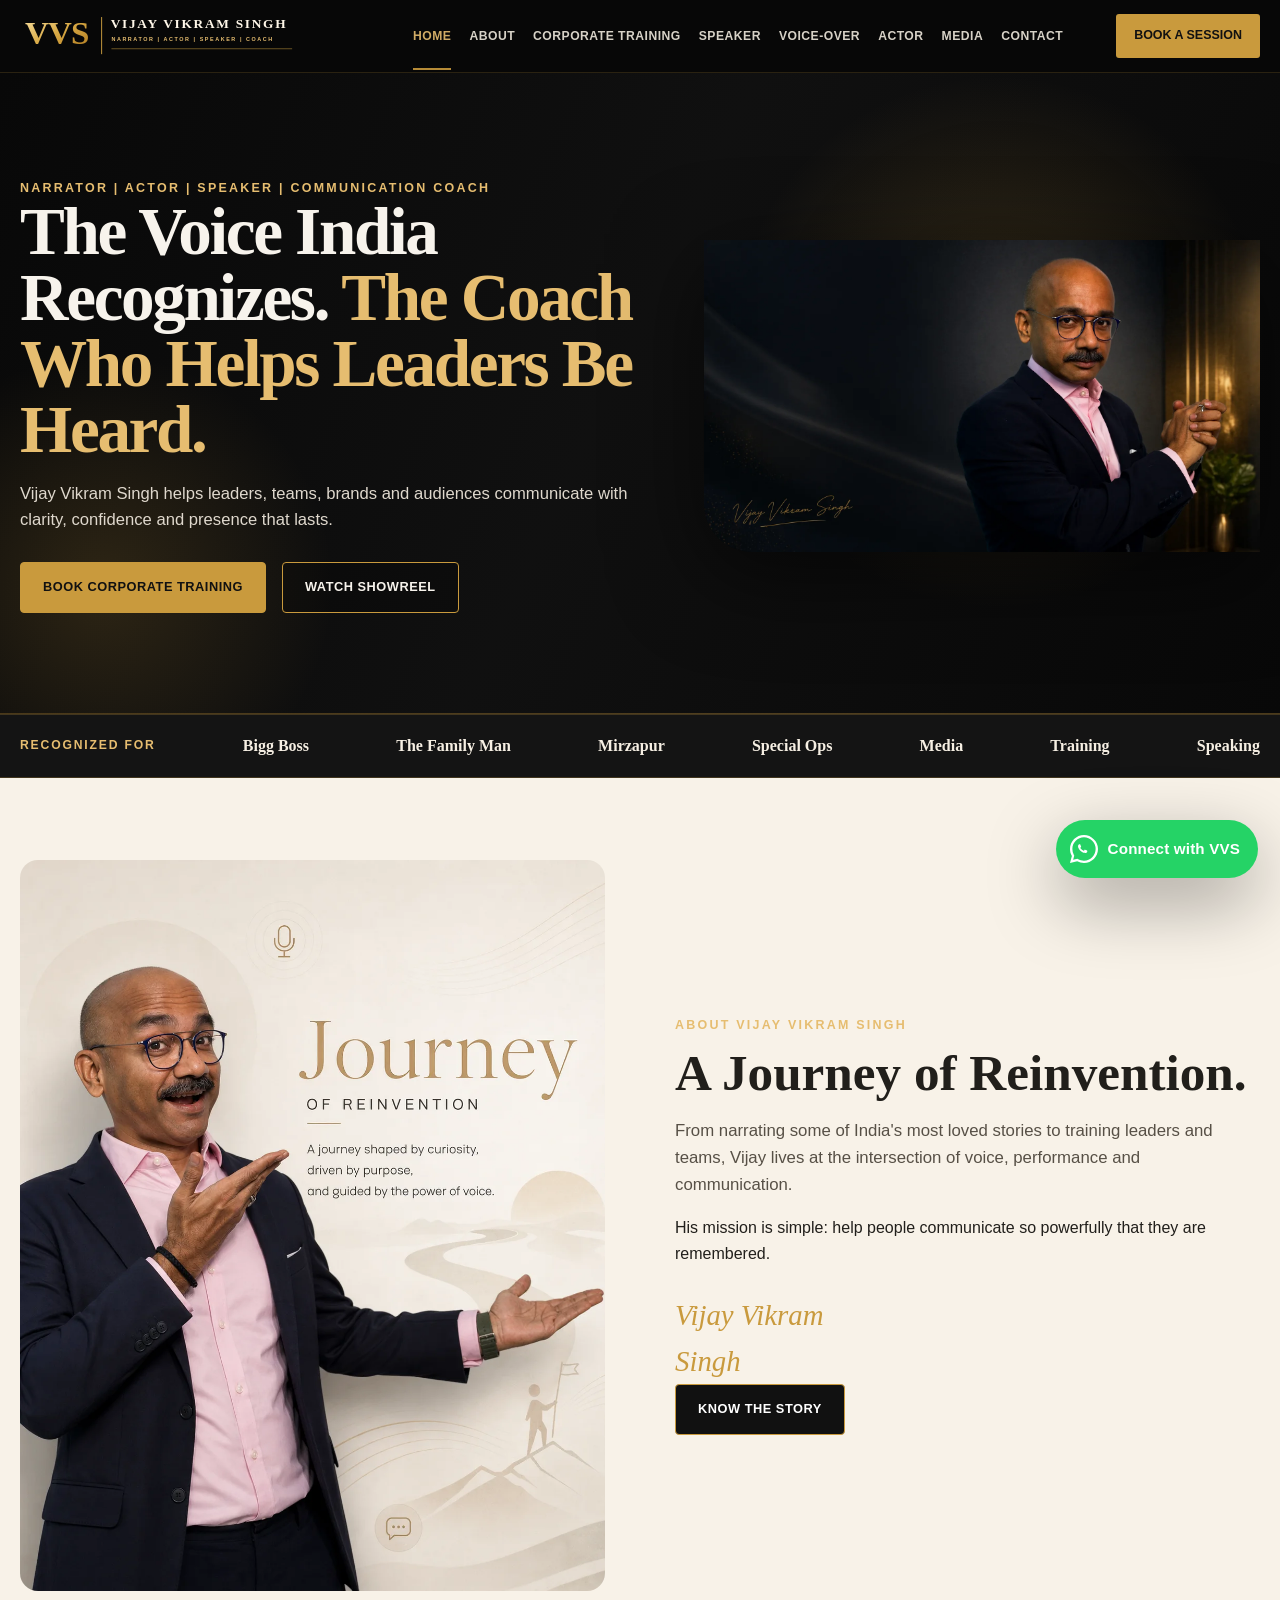
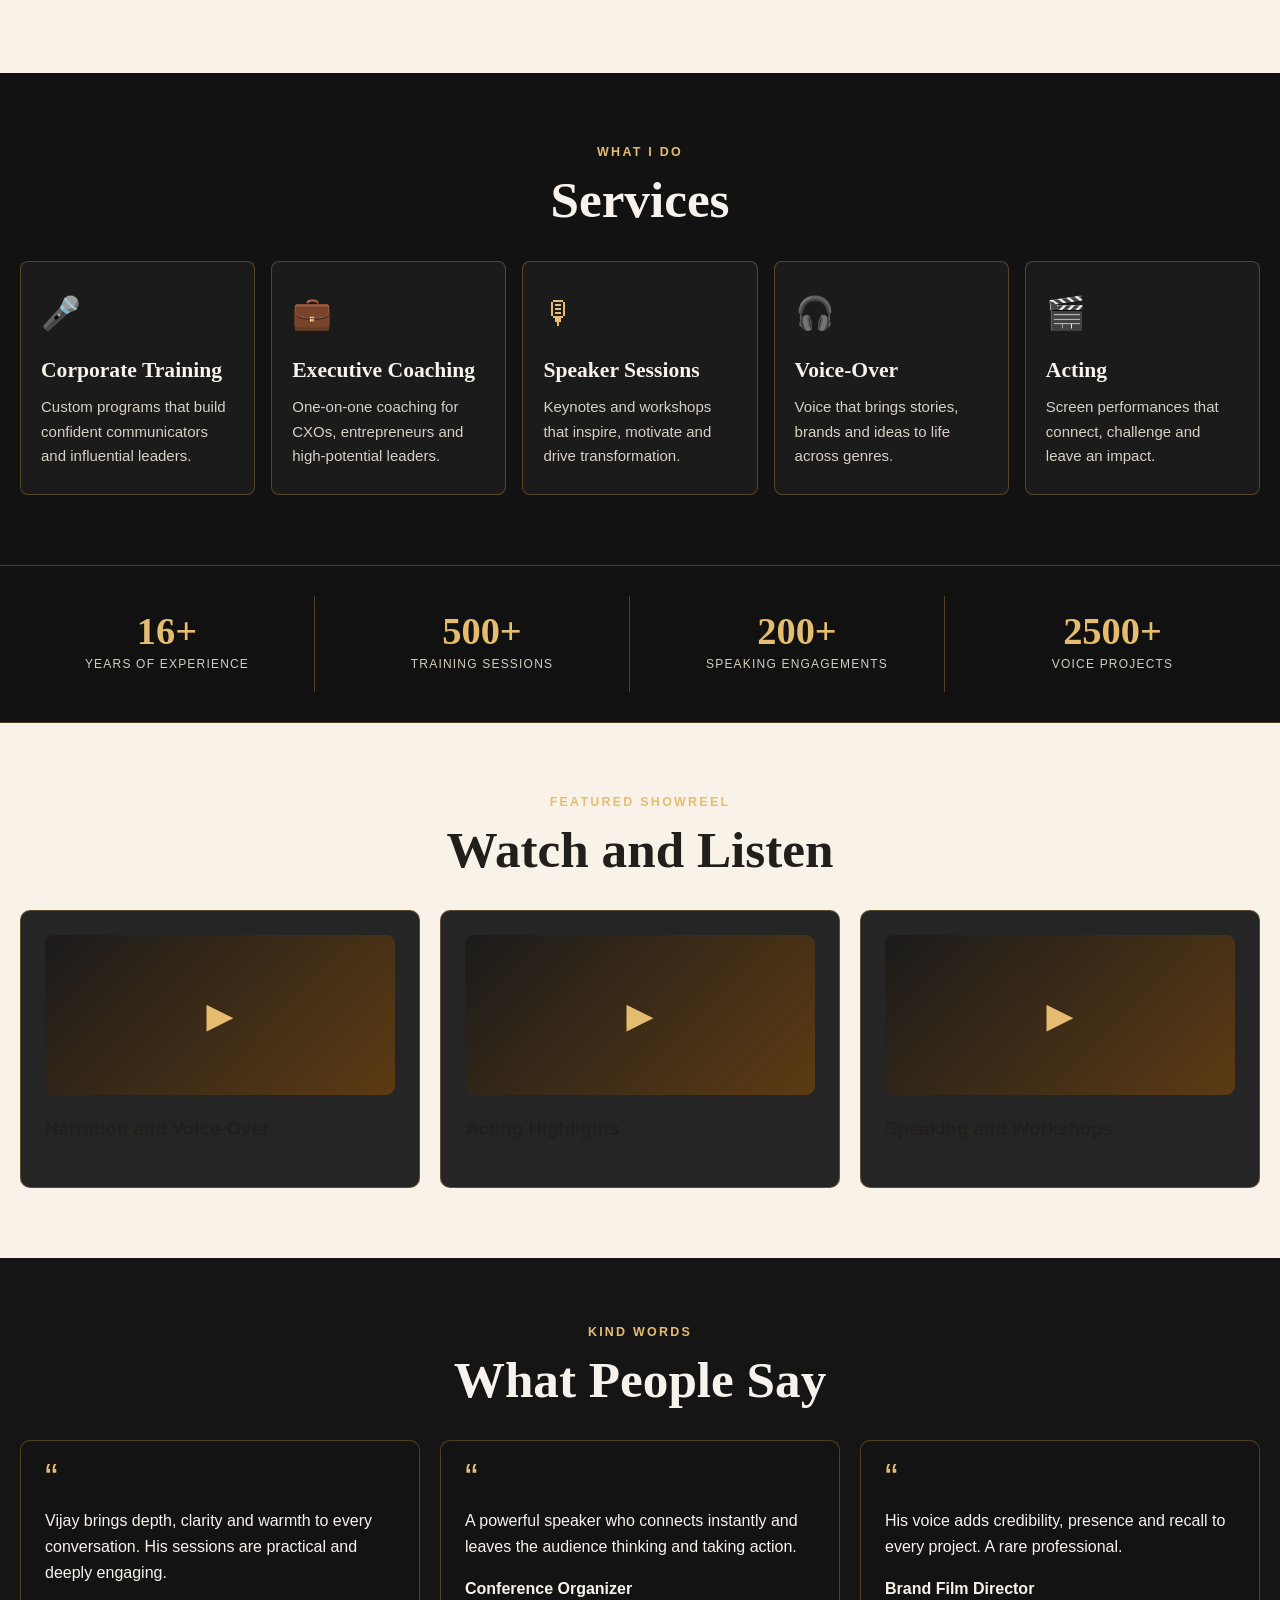
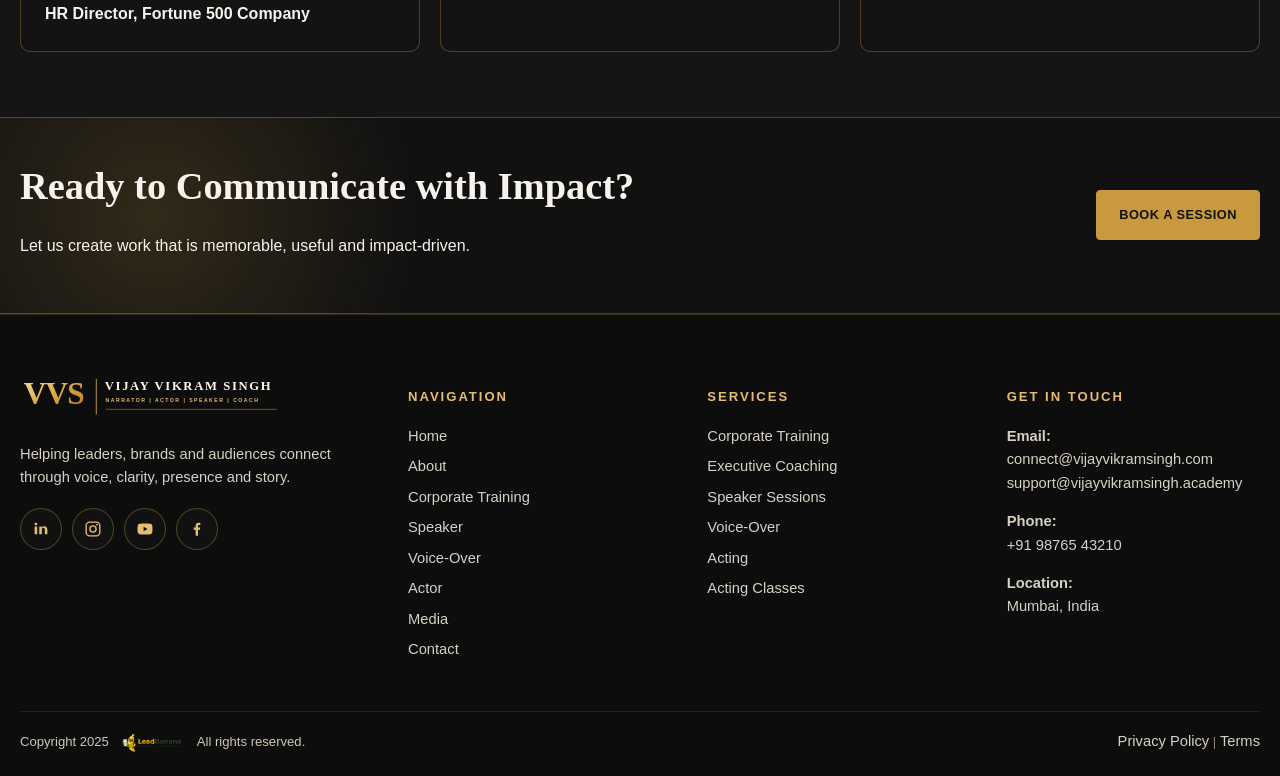
==== commit 82ab273a: "Add files via upload" ====
--- a/index.html
+++ b/index.html
@@ -33,7 +33,7 @@
 <a href="training.html">Corporate Training</a>
 <a href="speaker.html">Speaker</a>
 <a href="voice-over.html">Voice-Over</a>
-<a href="Actor.html">Actor</a>
+<a href="actor.html">Actor</a>
 <a href="media.html">Media</a>
 <a href="contact.html">Contact</a>
     </nav>
@@ -71,11 +71,11 @@
     </div>
     <div>
       <h4>Navigation</h4>
-      <ul><li><a href="index.html">Home</a></li><li><a href="about.html">About</a></li><li><a href="training.html">Corporate Training</a></li><li><a href="speaker.html">Speaker</a></li><li><a href="voice-over.html">Voice-Over</a></li><li><a href="Actor.html">Actor</a></li><li><a href="media.html">Media</a></li><li><a href="contact.html">Contact</a></li></ul>
+      <ul><li><a href="index.html">Home</a></li><li><a href="about.html">About</a></li><li><a href="training.html">Corporate Training</a></li><li><a href="speaker.html">Speaker</a></li><li><a href="voice-over.html">Voice-Over</a></li><li><a href="actor.html">Actor</a></li><li><a href="media.html">Media</a></li><li><a href="contact.html">Contact</a></li></ul>
     </div>
     <div>
       <h4>Services</h4>
-      <ul><li><a href="training.html">Corporate Training</a></li><li><a href="contact.html#leadForm">Executive Coaching</a></li><li><a href="speaker.html">Speaker Sessions</a></li><li><a href="voice-over.html">Voice-Over</a></li><li><a href="Actor.html">Acting</a></li><li><a href="contact.html#leadForm">Acting Classes</a></li></ul>
+      <ul><li><a href="training.html">Corporate Training</a></li><li><a href="contact.html#leadForm">Executive Coaching</a></li><li><a href="speaker.html">Speaker Sessions</a></li><li><a href="voice-over.html">Voice-Over</a></li><li><a href="actor.html">Acting</a></li><li><a href="contact.html#leadForm">Acting Classes</a></li></ul>
     </div>
     <div>
       <h4>Get in Touch</h4>
--- a/assets/css/styles.css
+++ b/assets/css/styles.css
@@ -429,3 +429,158 @@
     max-width: 240px !important;
   }
 }
+
+
+/* ===== Final UI refinement fix ===== */
+.logo img {
+  width: 340px !important;
+  max-width: 340px !important;
+  min-height: auto !important;
+}
+.footer-logo {
+  width: 320px !important;
+}
+@media (max-width: 1200px) {
+  .logo img { width: 280px !important; max-width: 280px !important; }
+}
+@media (max-width: 700px) {
+  .logo img { width: 220px !important; max-width: 220px !important; }
+  .footer-logo { width: 240px !important; }
+}
+
+.hero-image {
+  align-self: center !important;
+}
+.hero-image img {
+  width: min(100%, 640px) !important;
+  height: auto !important;
+  max-height: none !important;
+  object-fit: contain !important;
+  object-position: center center !important;
+  border-radius: 0 0 0 48px;
+}
+@media (min-width: 1041px) {
+  .hero-grid {
+    min-height: 640px;
+    align-items: center;
+  }
+}
+
+.socials a {
+  width: 42px;
+  height: 42px;
+  border-radius: 999px;
+  border: 1px solid rgba(201,154,61,.38);
+  background: rgba(255,255,255,.02);
+}
+.socials a svg {
+  width: 18px;
+  height: 18px;
+  display: block;
+}
+.socials a:hover {
+  background: rgba(201,154,61,.12);
+  border-color: var(--gold);
+}
+
+.contact-card,
+.contact-card p,
+.contact-card a,
+.contact-card strong,
+.contact-card .contact-item {
+  color: #f4ecdf !important;
+}
+.contact-item strong { color: var(--gold-light) !important; }
+
+.footer-bottom {
+  align-items: center;
+  gap: 18px;
+}
+.copyright-line {
+  display: inline-flex;
+  align-items: center;
+  gap: 10px;
+  flex-wrap: nowrap;
+  white-space: nowrap;
+}
+.lead-banana-link {
+  display: inline-flex;
+  align-items: center;
+}
+.lead-banana-logo {
+  height: 24px !important;
+  width: auto;
+  max-width: 160px;
+  padding: 0 !important;
+  background: transparent !important;
+  border-radius: 0 !important;
+  box-shadow: none !important;
+}
+@media (max-width: 700px) {
+  .footer-bottom {
+    flex-direction: column;
+    align-items: flex-start;
+  }
+  .copyright-line {
+    white-space: normal;
+    flex-wrap: wrap;
+  }
+  .lead-banana-logo {
+    height: 20px !important;
+  }
+}
+
+.bot-panel {
+  width: min(360px, calc(100vw - 32px));
+}
+.bot-powered {
+  display: flex;
+  align-items: center;
+  justify-content: center;
+  gap: 8px;
+  padding: 10px 16px 14px;
+  border-top: 1px solid rgba(255,255,255,.08);
+  color: #d8cfbf;
+  font-size: .8rem;
+}
+.bot-powered img {
+  height: 18px;
+  width: auto;
+}
+.bot-float {
+  width: auto;
+  min-width: 0;
+  height: 58px;
+  border-radius: 999px;
+  padding: 0 18px 0 14px;
+  display: inline-flex;
+  align-items: center;
+  gap: 10px;
+  font-size: .95rem;
+  font-weight: 800;
+  letter-spacing: .01em;
+  background: #25d366;
+  color: #fff;
+}
+.bot-float-icon {
+  width: 28px;
+  height: 28px;
+  display: inline-flex;
+  align-items: center;
+  justify-content: center;
+}
+.bot-float-icon svg {
+  width: 28px;
+  height: 28px;
+}
+@media (max-width: 700px) {
+  .bot-float {
+    height: 54px;
+    padding: 0 14px 0 12px;
+    font-size: .88rem;
+  }
+  .bot-float span:last-child {
+    max-width: 116px;
+    line-height: 1.1;
+  }
+}
